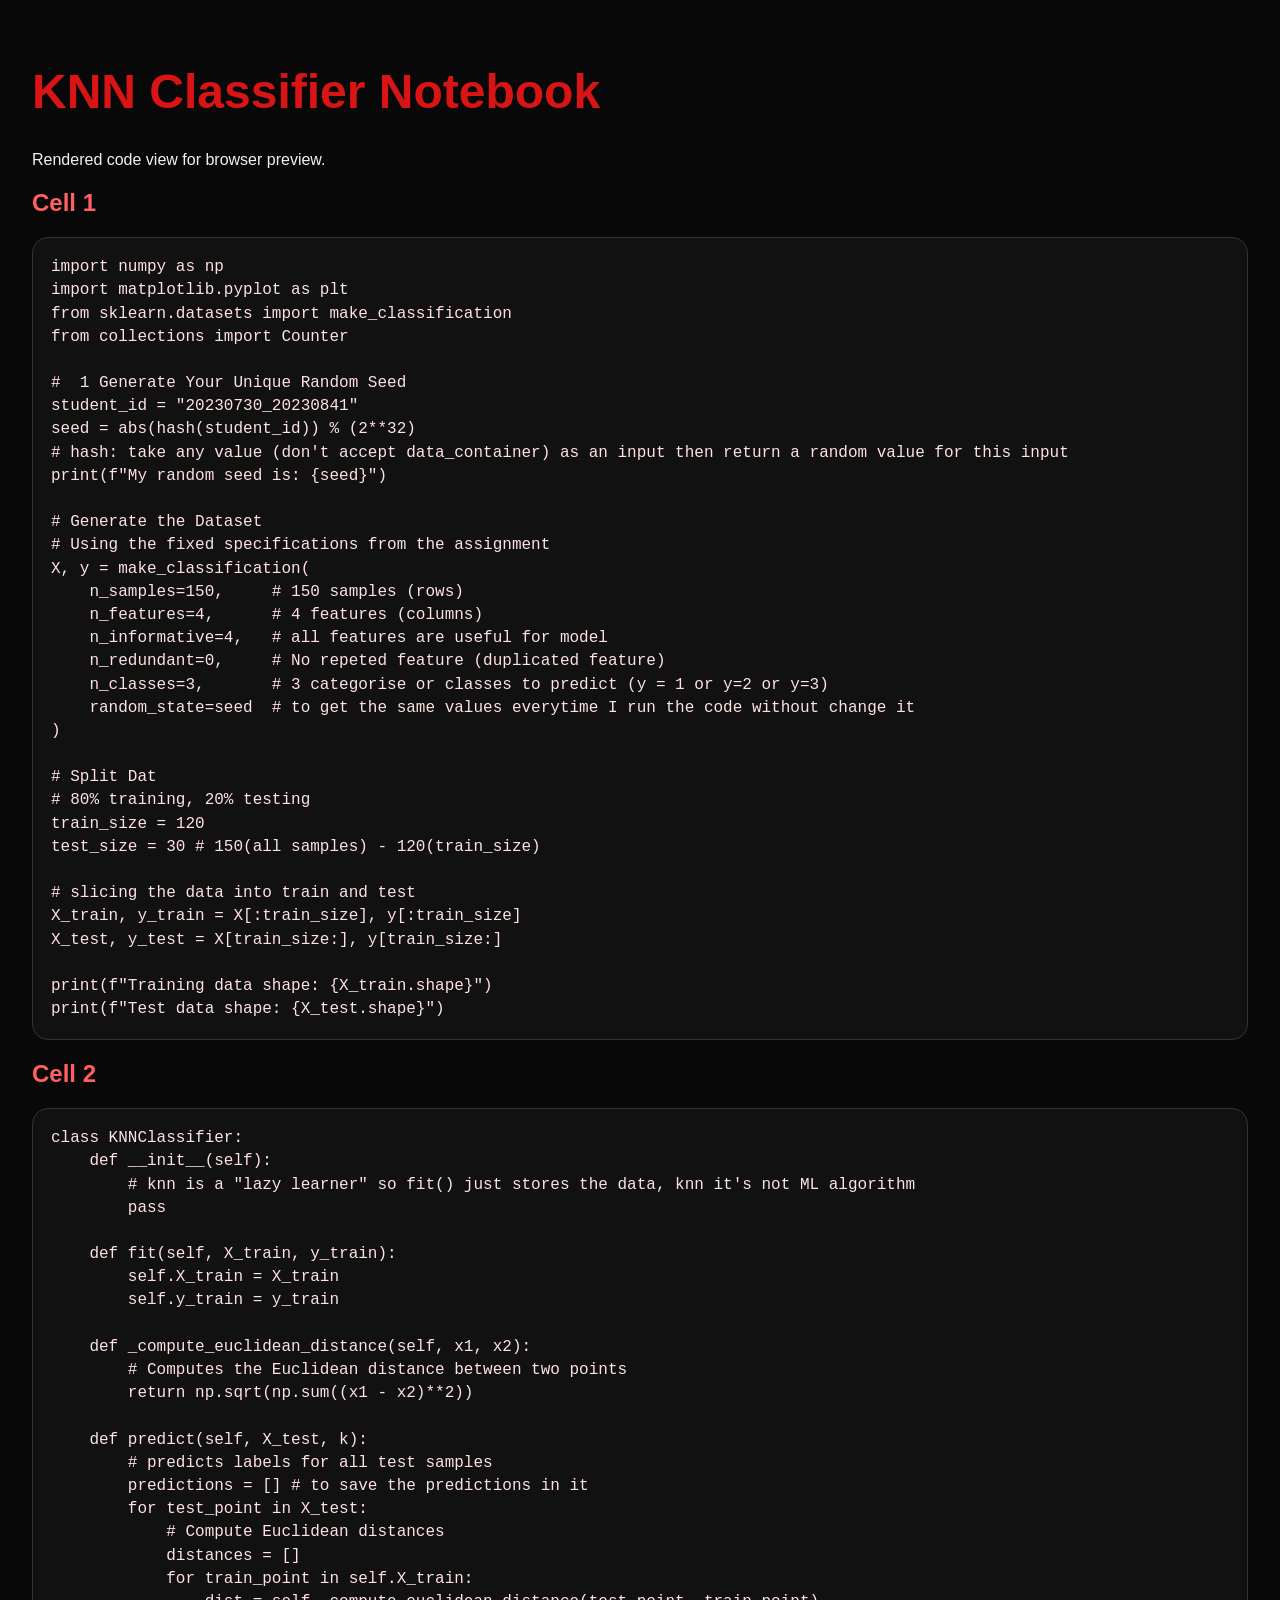
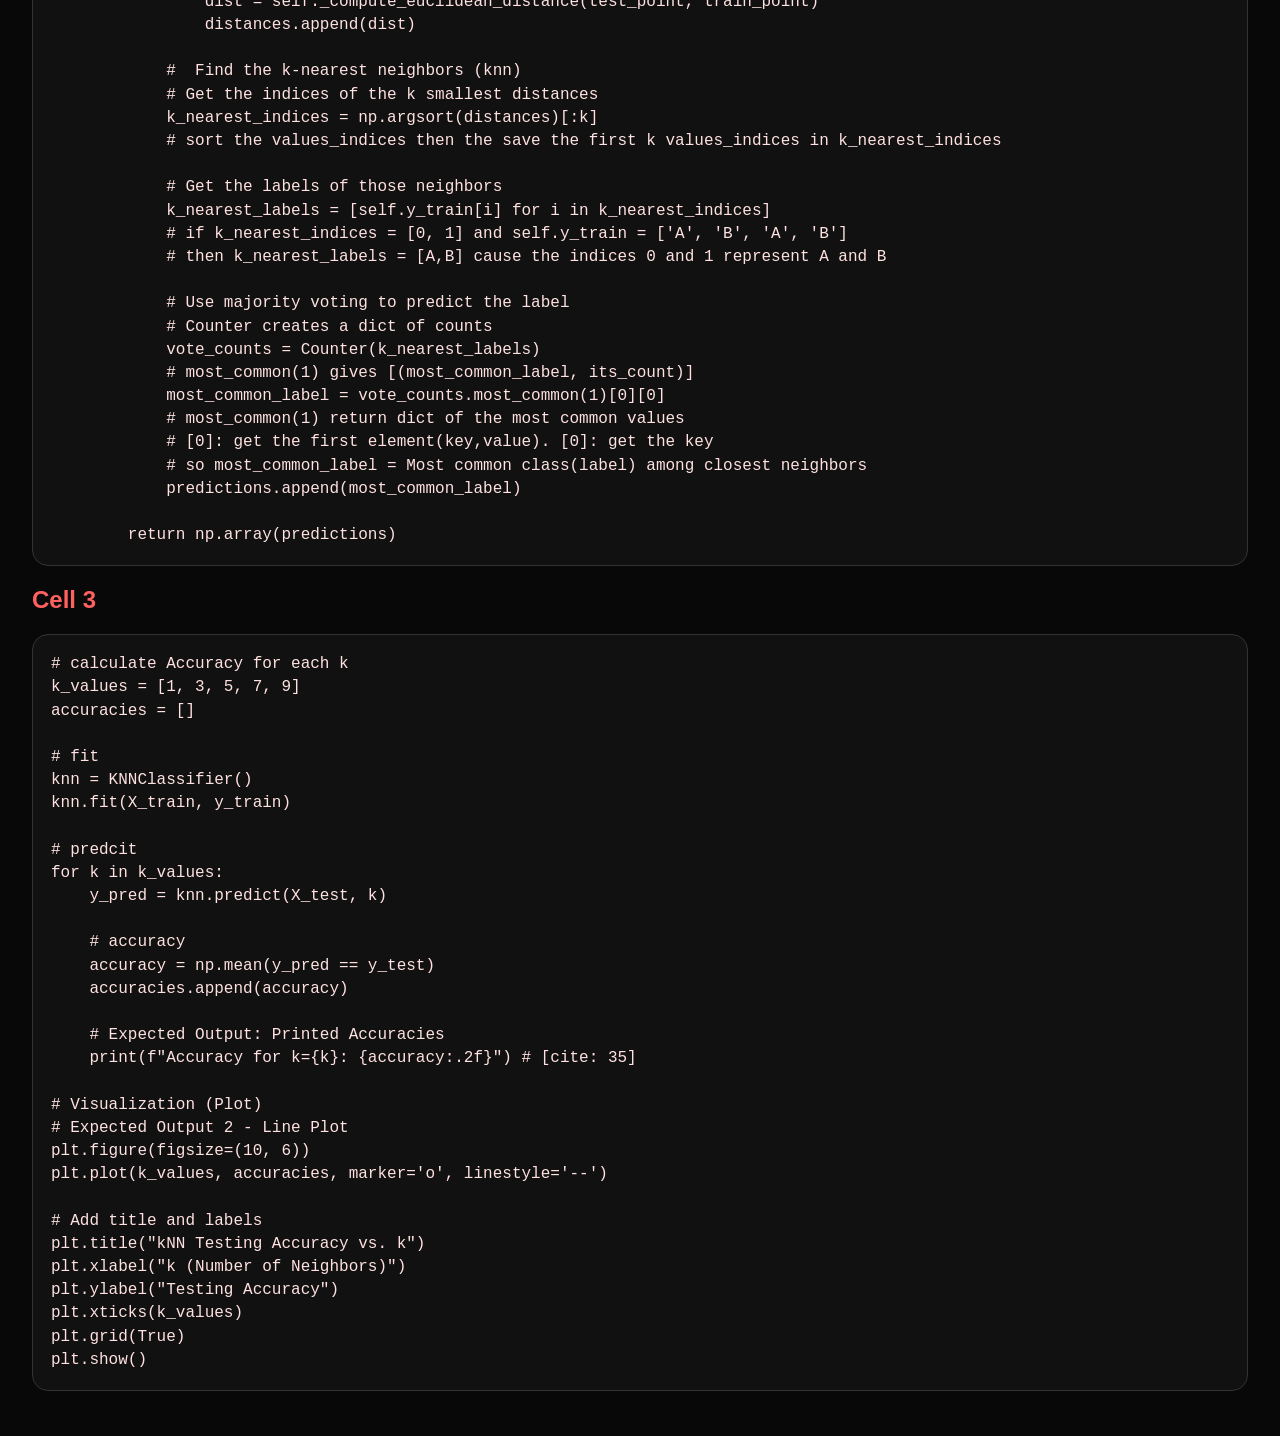
==== assets/projects/knn_notebook_view.html @ b10d6619 "Add files via upload" ====
<!doctype html><html><head><meta charset="utf-8"><meta name="viewport" content="width=device-width,initial-scale=1"><title>KNN Notebook View</title><style>body{background:#080808;color:#f8eeee;font-family:Arial,Helvetica,sans-serif;margin:0;padding:32px}h1{font-family:Impact,Haettenschweiler,'Arial Narrow Bold',sans-serif;color:#d91414;font-size:3rem}h2{color:#ff6060}pre{background:#111;border:1px solid #333;border-radius:16px;padding:18px;overflow:auto;line-height:1.45}code{font-family:Consolas,monospace;color:#ffe1e1}</style></head><body><h1>KNN Classifier Notebook</h1><p>Rendered code view for browser preview.</p><h2>Cell 1</h2><pre><code>import numpy as np
import matplotlib.pyplot as plt
from sklearn.datasets import make_classification
from collections import Counter

#  1 Generate Your Unique Random Seed
student_id = &quot;20230730_20230841&quot;
seed = abs(hash(student_id)) % (2**32)
# hash: take any value (don&#x27;t accept data_container) as an input then return a random value for this input
print(f&quot;My random seed is: {seed}&quot;)

# Generate the Dataset
# Using the fixed specifications from the assignment
X, y = make_classification(
    n_samples=150,     # 150 samples (rows)
    n_features=4,      # 4 features (columns)
    n_informative=4,   # all features are useful for model
    n_redundant=0,     # No repeted feature (duplicated feature)
    n_classes=3,       # 3 categorise or classes to predict (y = 1 or y=2 or y=3)
    random_state=seed  # to get the same values everytime I run the code without change it
)

# Split Dat
# 80% training, 20% testing
train_size = 120
test_size = 30 # 150(all samples) - 120(train_size)

# slicing the data into train and test
X_train, y_train = X[:train_size], y[:train_size]
X_test, y_test = X[train_size:], y[train_size:]

print(f&quot;Training data shape: {X_train.shape}&quot;)
print(f&quot;Test data shape: {X_test.shape}&quot;)</code></pre><h2>Cell 2</h2><pre><code>class KNNClassifier:
    def __init__(self):
        # knn is a &quot;lazy learner&quot; so fit() just stores the data, knn it&#x27;s not ML algorithm
        pass

    def fit(self, X_train, y_train):
        self.X_train = X_train
        self.y_train = y_train

    def _compute_euclidean_distance(self, x1, x2):
        # Computes the Euclidean distance between two points
        return np.sqrt(np.sum((x1 - x2)**2))

    def predict(self, X_test, k):
        # predicts labels for all test samples
        predictions = [] # to save the predictions in it
        for test_point in X_test:
            # Compute Euclidean distances
            distances = []
            for train_point in self.X_train:
                dist = self._compute_euclidean_distance(test_point, train_point)
                distances.append(dist)

            #  Find the k-nearest neighbors (knn)
            # Get the indices of the k smallest distances
            k_nearest_indices = np.argsort(distances)[:k]
            # sort the values_indices then the save the first k values_indices in k_nearest_indices

            # Get the labels of those neighbors
            k_nearest_labels = [self.y_train[i] for i in k_nearest_indices]
            # if k_nearest_indices = [0, 1] and self.y_train = [&#x27;A&#x27;, &#x27;B&#x27;, &#x27;A&#x27;, &#x27;B&#x27;]
            # then k_nearest_labels = [A,B] cause the indices 0 and 1 represent A and B

            # Use majority voting to predict the label
            # Counter creates a dict of counts
            vote_counts = Counter(k_nearest_labels)
            # most_common(1) gives [(most_common_label, its_count)]
            most_common_label = vote_counts.most_common(1)[0][0]
            # most_common(1) return dict of the most common values
            # [0]: get the first element(key,value). [0]: get the key
            # so most_common_label = Most common class(label) among closest neighbors
            predictions.append(most_common_label)

        return np.array(predictions)</code></pre><h2>Cell 3</h2><pre><code># calculate Accuracy for each k
k_values = [1, 3, 5, 7, 9]
accuracies = []

# fit
knn = KNNClassifier()
knn.fit(X_train, y_train)

# predcit
for k in k_values:
    y_pred = knn.predict(X_test, k)

    # accuracy
    accuracy = np.mean(y_pred == y_test)
    accuracies.append(accuracy)

    # Expected Output: Printed Accuracies
    print(f&quot;Accuracy for k={k}: {accuracy:.2f}&quot;) # [cite: 35]

# Visualization (Plot)
# Expected Output 2 - Line Plot
plt.figure(figsize=(10, 6))
plt.plot(k_values, accuracies, marker=&#x27;o&#x27;, linestyle=&#x27;--&#x27;)

# Add title and labels
plt.title(&quot;kNN Testing Accuracy vs. k&quot;)
plt.xlabel(&quot;k (Number of Neighbors)&quot;)
plt.ylabel(&quot;Testing Accuracy&quot;)
plt.xticks(k_values)
plt.grid(True)
plt.show()</code></pre></body></html>
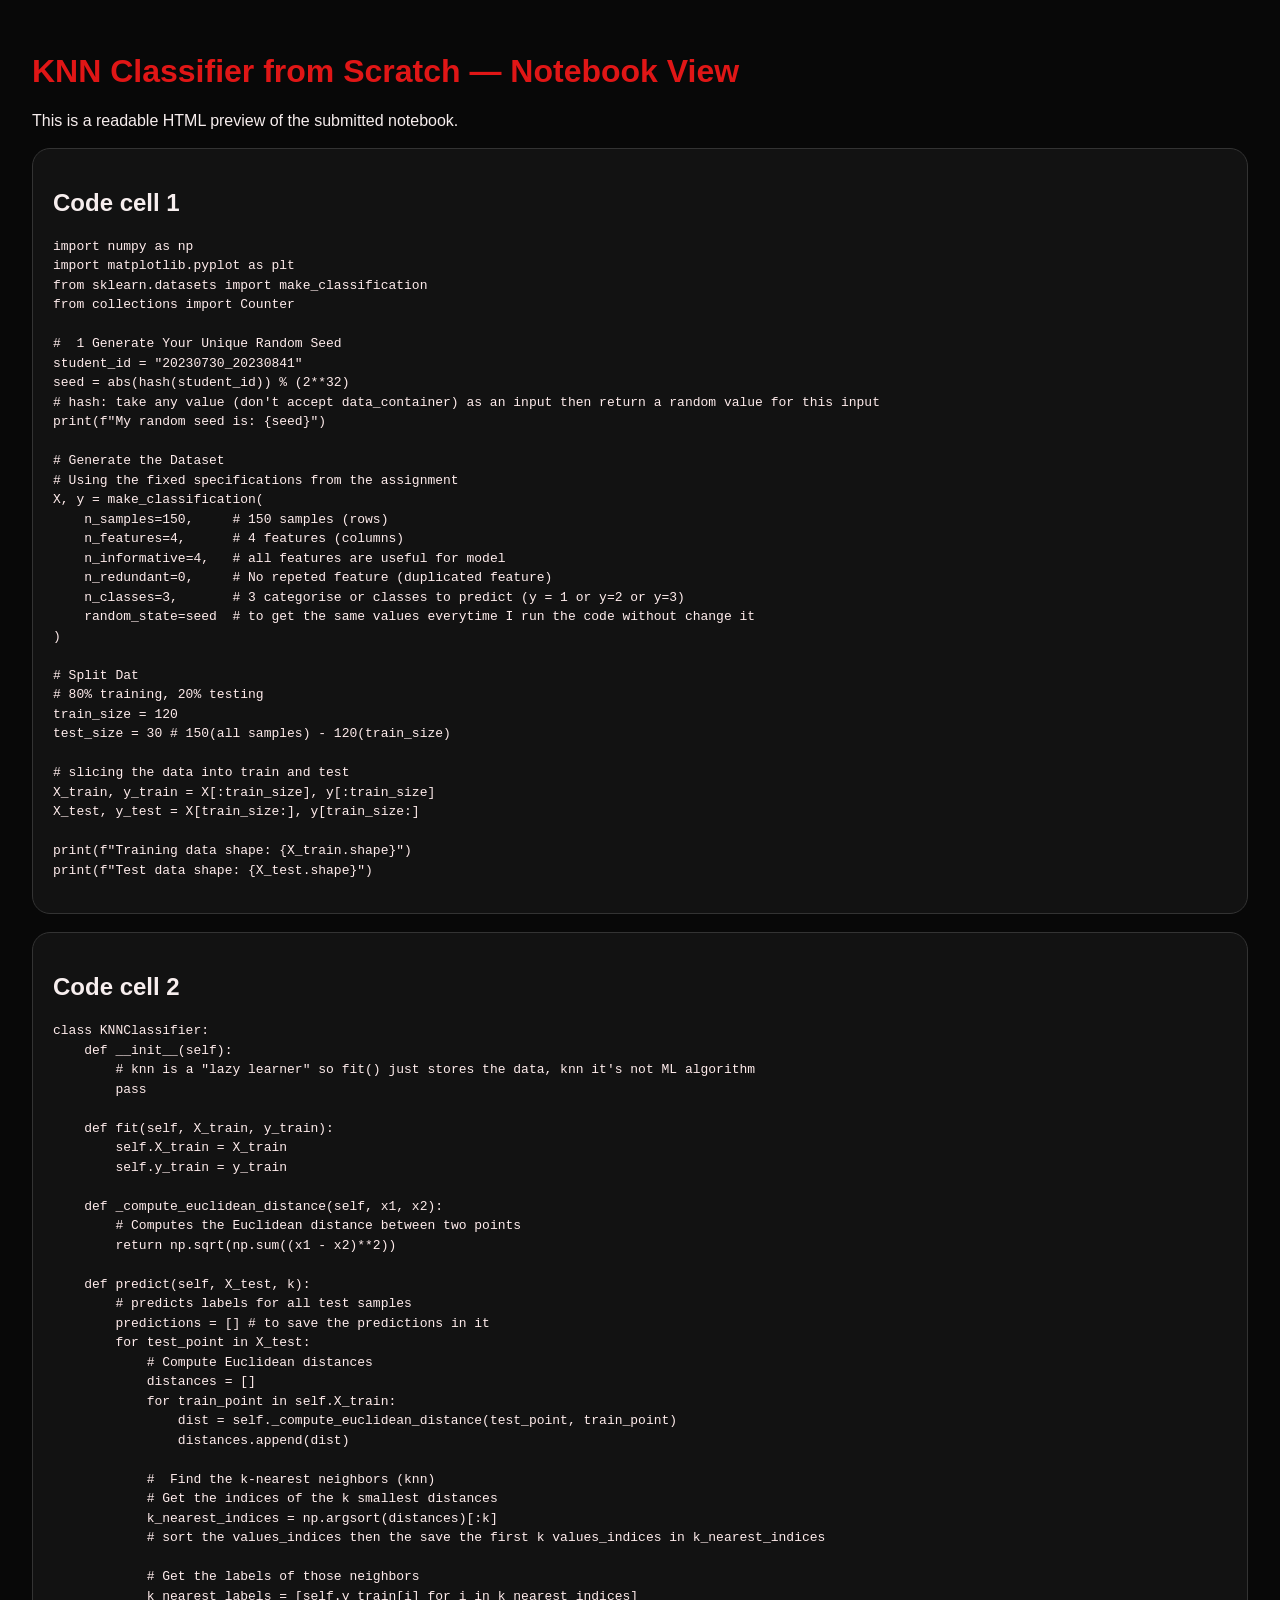
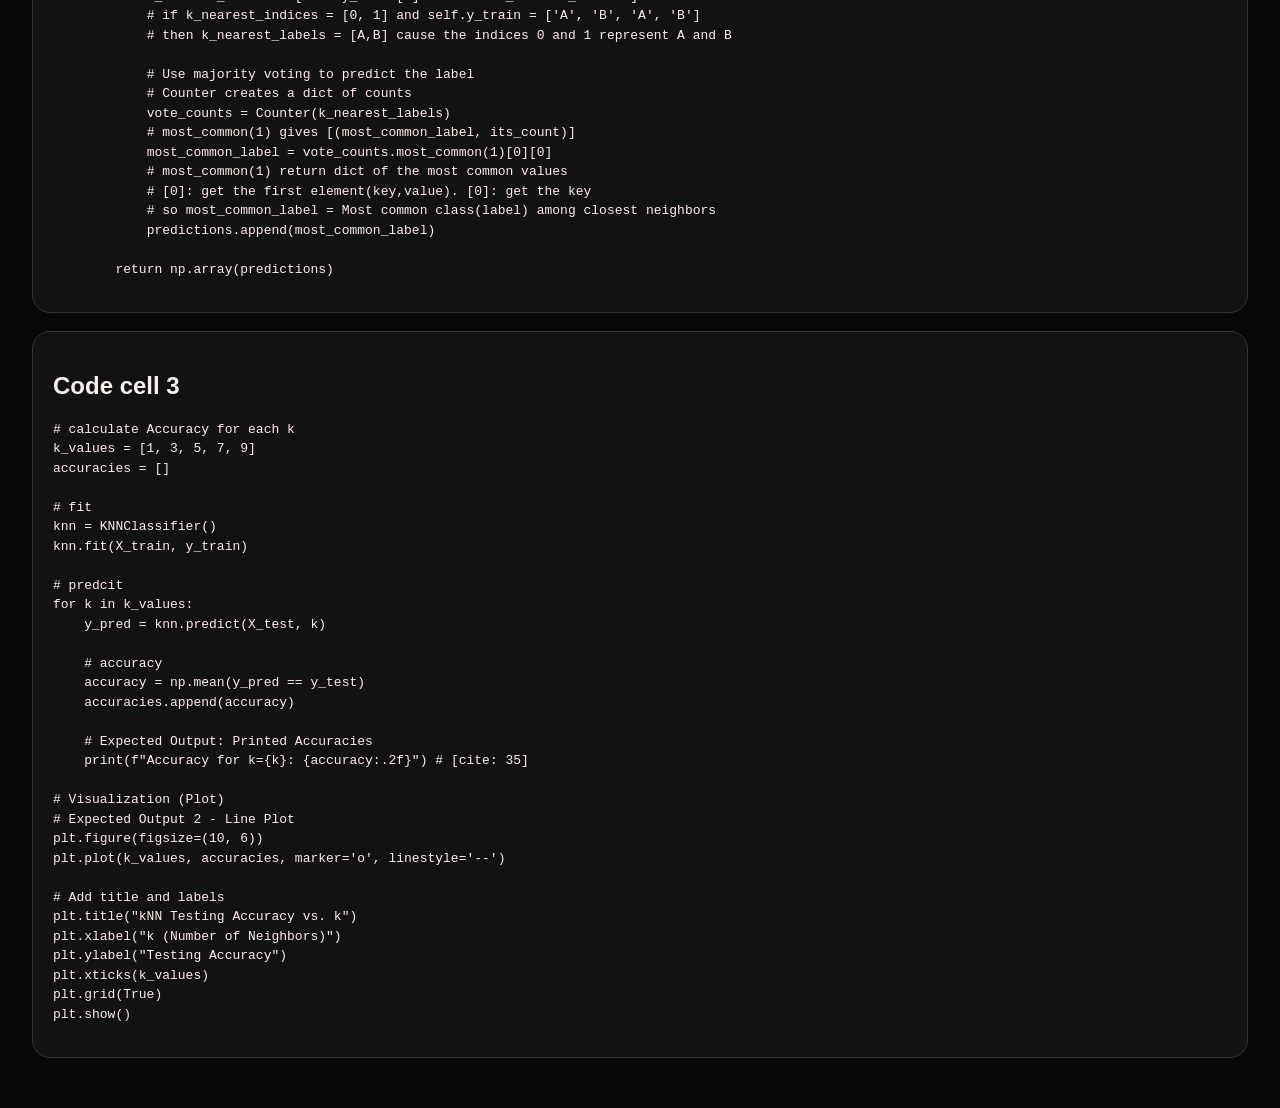
==== commit ef011a32: "Update portfolio to final version" ====
--- a/assets/projects/knn_notebook_view.html
+++ b/assets/projects/knn_notebook_view.html
@@ -1,4 +1,8 @@
-<!doctype html><html><head><meta charset="utf-8"><meta name="viewport" content="width=device-width,initial-scale=1"><title>KNN Notebook View</title><style>body{background:#080808;color:#f8eeee;font-family:Arial,Helvetica,sans-serif;margin:0;padding:32px}h1{font-family:Impact,Haettenschweiler,'Arial Narrow Bold',sans-serif;color:#d91414;font-size:3rem}h2{color:#ff6060}pre{background:#111;border:1px solid #333;border-radius:16px;padding:18px;overflow:auto;line-height:1.45}code{font-family:Consolas,monospace;color:#ffe1e1}</style></head><body><h1>KNN Classifier Notebook</h1><p>Rendered code view for browser preview.</p><h2>Cell 1</h2><pre><code>import numpy as np
+<!doctype html><html><head><meta charset='utf-8'><title>KNN Notebook View</title>
+<style>body{font-family:Arial, sans-serif;background:#080808;color:#f7eeee;margin:0;padding:32px}h1{color:#e01616}.cell{border:1px solid #333;border-radius:18px;padding:20px;margin:18px 0;background:#121212}pre{white-space:pre-wrap;word-break:break-word;line-height:1.5;color:#ffecec}a{color:#ff6a6a}</style></head><body>
+<h1>KNN Classifier from Scratch — Notebook View</h1>
+<p>This is a readable HTML preview of the submitted notebook.</p>
+<section class='cell'><h2>Code cell 1</h2><pre><code>import numpy as np
 import matplotlib.pyplot as plt
 from sklearn.datasets import make_classification
 from collections import Counter
@@ -30,7 +34,7 @@
 X_test, y_test = X[train_size:], y[train_size:]
 
 print(f&quot;Training data shape: {X_train.shape}&quot;)
-print(f&quot;Test data shape: {X_test.shape}&quot;)</code></pre><h2>Cell 2</h2><pre><code>class KNNClassifier:
+print(f&quot;Test data shape: {X_test.shape}&quot;)</code></pre></section><section class='cell'><h2>Code cell 2</h2><pre><code>class KNNClassifier:
     def __init__(self):
         # knn is a &quot;lazy learner&quot; so fit() just stores the data, knn it&#x27;s not ML algorithm
         pass
@@ -73,7 +77,7 @@
             # so most_common_label = Most common class(label) among closest neighbors
             predictions.append(most_common_label)
 
-        return np.array(predictions)</code></pre><h2>Cell 3</h2><pre><code># calculate Accuracy for each k
+        return np.array(predictions)</code></pre></section><section class='cell'><h2>Code cell 3</h2><pre><code># calculate Accuracy for each k
 k_values = [1, 3, 5, 7, 9]
 accuracies = []
 
@@ -103,4 +107,5 @@
 plt.ylabel(&quot;Testing Accuracy&quot;)
 plt.xticks(k_values)
 plt.grid(True)
-plt.show()</code></pre></body></html>+plt.show()</code></pre></section>
+</body></html>
